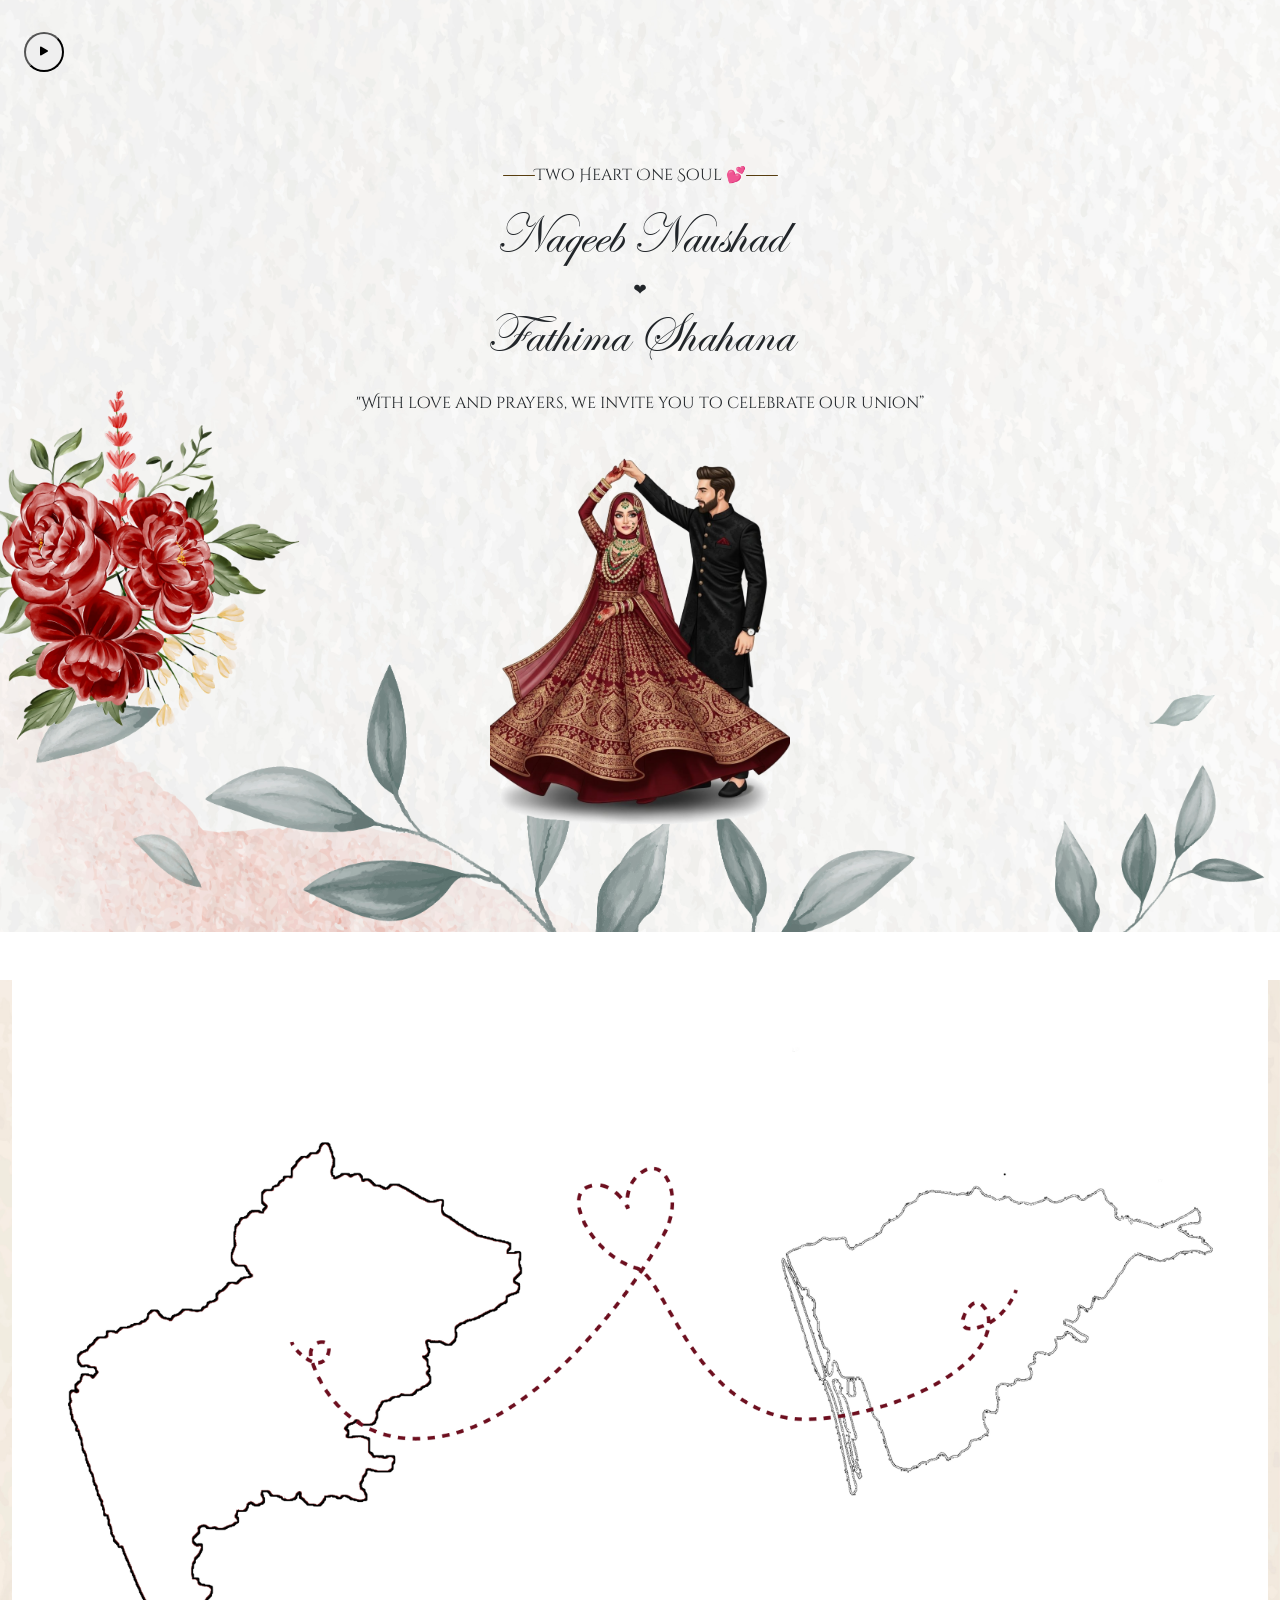
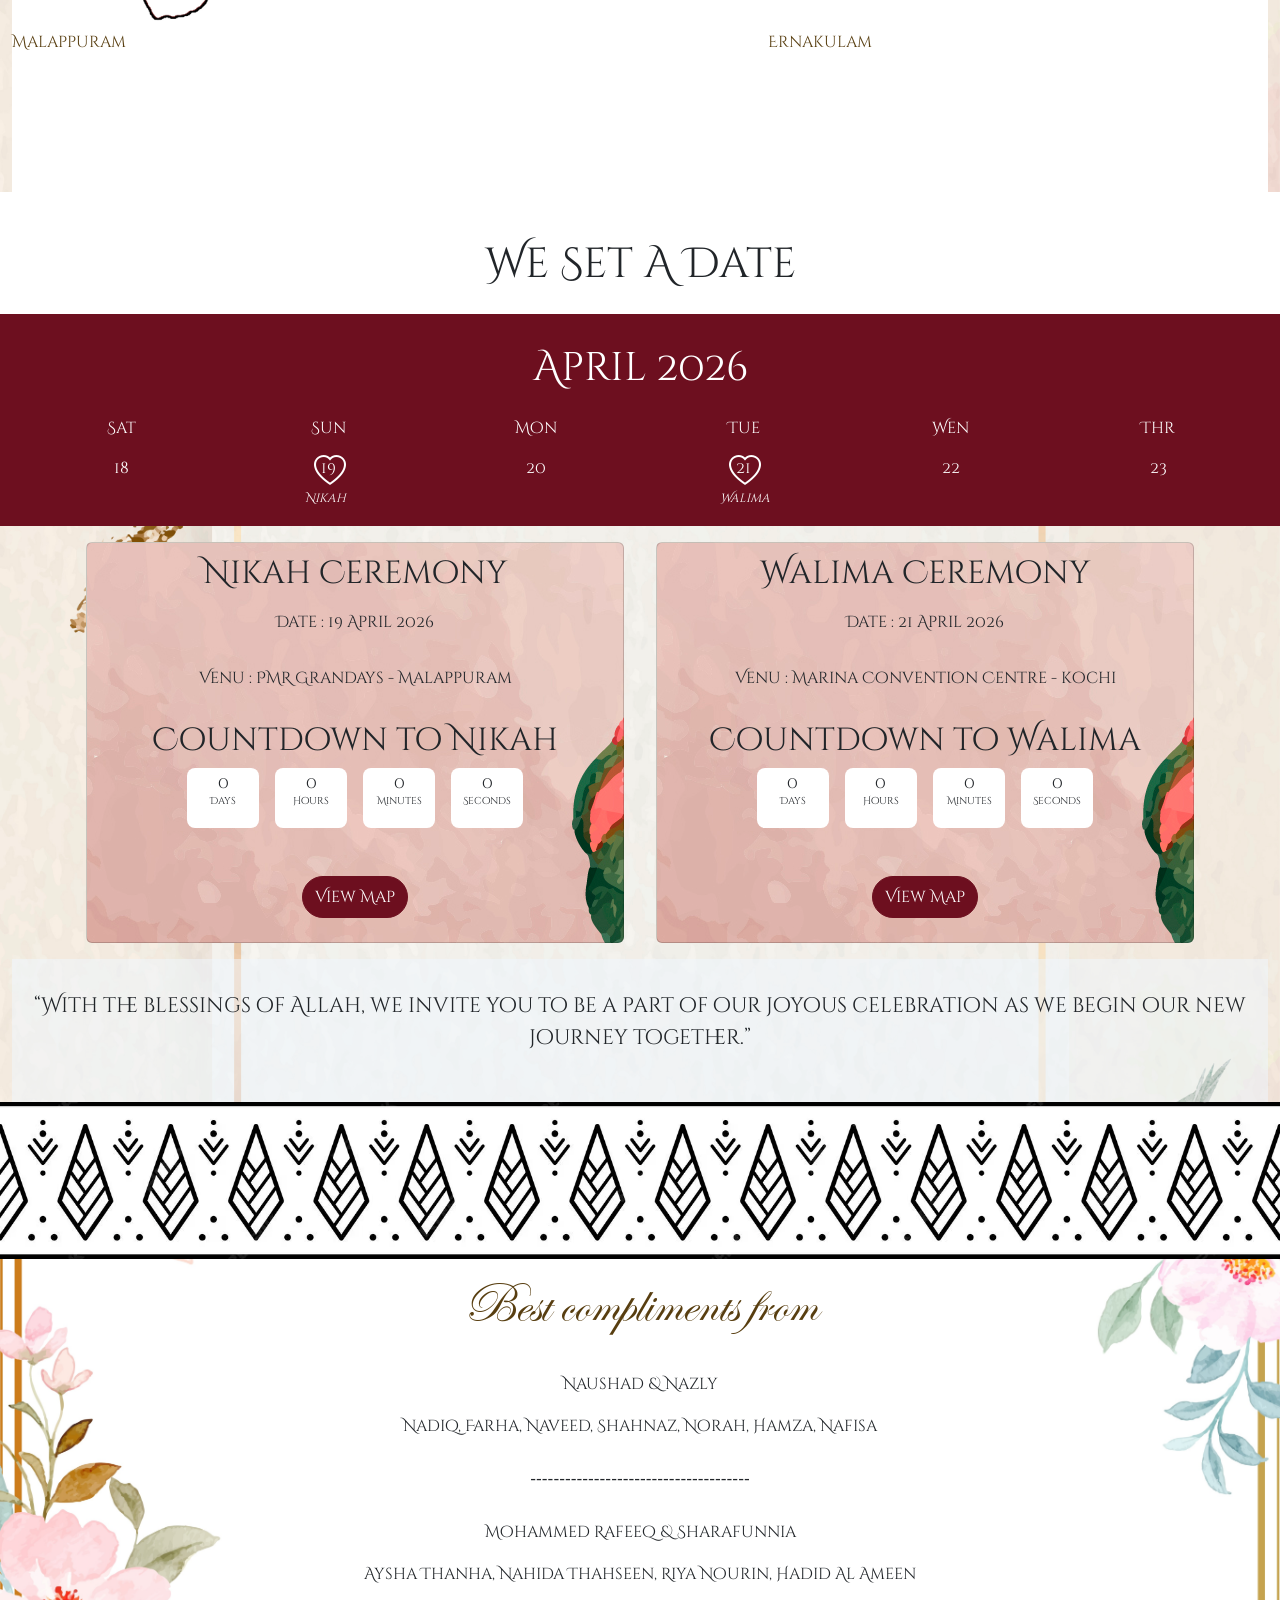
==== invitation.html @ ba2f2d0f "initial commit" ====
<!DOCTYPE html>
<html lang="en">

<head>
    <meta charset="UTF-8">
    <meta name="viewport" content="width=device-width, initial-scale=1.0">
    <title>Document</title>
    <link href="https://cdn.jsdelivr.net/npm/bootstrap@5.3.8/dist/css/bootstrap.min.css" rel="stylesheet"
        integrity="sha384-sRIl4kxILFvY47J16cr9ZwB07vP4J8+LH7qKQnuqkuIAvNWLzeN8tE5YBujZqJLB" crossorigin="anonymous">
    <link href="https://unpkg.com/aos@2.3.1/dist/aos.css" rel="stylesheet">
    <link rel="stylesheet" href="assets/style/main.css">
    <link rel="stylesheet" href="https://cdn.jsdelivr.net/npm/bootstrap-icons@1.13.1/font/bootstrap-icons.min.css">
    <!-- GSAP -->
    <script src="https://cdnjs.cloudflare.com/ajax/libs/gsap/3.12.5/gsap.min.js"></script>

    <script src="https://cdnjs.cloudflare.com/ajax/libs/gsap/3.12.5/MotionPathPlugin.min.js"></script>

    <script src="https://cdnjs.cloudflare.com/ajax/libs/gsap/3.12.5/ScrollTrigger.min.js"></script>
</head>

<body class="overflow-x-hidden">
    <div class="position-absolute">
        <audio autoplay loop>
            <source src="assets/images/music.mp4" type="">
        </audio class="d-none">
        <button class="play">
            <i class="bi bi-play-fill"></i>
        </button>
    </div>
    <div class="container-fluid p-3" id="invOne">
        <div class="container-fluid d-flex flex-column justify-content-center align-items-center"
            style="height: 100dvh;">
            <div class="mainSec d-flex justify-content-center align-items-center mt-5" data-aos="fade-in"
                data-aos-duration="2100">
                <div class="line"></div>
                <p class="subHead">Two Heart One Soul 💕</p>
                <div class="line"></div>
            </div>
            <div class="gbName text-center">
                <h1 data-aos="zoom-in" data-aos-duration="2000">Naqeeb Naushad</h1>
                ❤️
                <h1 data-aos="zoom-in" data-aos-duration="2000">Fathima Shahana</h1>
            </div>
            <div class="text-center" data-aos="zoom-in" data-aos-duration="2200">
                <p class="subHead">"With love and prayers, we invite you to celebrate our union”</p>
            </div>
            <div class="container d-flex justify-content-center align-items-center">
                <img class="img-fluid object-fit-cover img-co" src="assets/images/couple.png" alt="" data-aos="zoom-in"
                    data-aos-duration="1200">
            </div>
        </div>
    </div>
    <div class="petal-container">
        <span class="petal"></span>
        <span class="petal"></span>
        <span class="petal"></span>
        <span class="petal"></span>
        <span class="petal"></span>
        <span class="petal"></span>
        <span class="petal"></span>
    </div>
    <div class="container-fluid position-relative mt-5" id="map">
        <img class="img-fluid position-absolute img-rose" src="assets/images/3.png" alt="">
        <div class="col-12">
            <img class="img-fluid" src="assets/images/full.png" alt="">
            <p class="malappuram">Malappuram</p>
            <p class="ernak">Ernakulam</p>
        </div>
    </div>
    <h1 class="text-center pb-3 font-head mt-5">
        We Set A Date
    </h1>
    <div class="container-fluid calander">

        <h1 class="text-center pb-3">
            April 2026
        </h1>
        <div class="row pb-3">
            <div class="col text-center">Sat</div>
            <div class="col text-center">Sun</div>
            <div class="col text-center">Mon</div>
            <div class="col text-center">Tue</div>
            <div class="col text-center">Wen</div>
            <div class="col text-center">Thr</div>
        </div>
        <div class="row pb-3">
            <div class="col text-center">18</div>
            <div class="col text-center position-relative nikah">
                19
                <i class="bi bi-heart"></i>
            </div>
            <div class="col text-center">20</div>
            <div class="col text-center position-relative walima">
                21
                <i class="bi bi-heart"></i>

            </div>
            <div class="col text-center">22</div>
            <div class="col text-center">23</div>
        </div>
    </div>
    <div class="container-fluid" id="calan">
        <div class="container">
            <div class="row ">
                <div class="col-md-6 col-sm-12  p-3" data-aos="fade-right" data-aos-duration="2100">
                    <div class="card pt-2 pb-2 nikahCon">
                        <h2 class="text-center pt-1 mb-3">Nikah Ceremony</h2>
                        <div class="d-flex gap-2 text-center justify-content-center align-items-center mb-3">

                            <p>Date : 19 April 2026</p>
                        </div>
                        <div class="d-flex gap-2 text-center justify-content-center align-items-center mb-3">

                            <p>Venu : PMR Grandays - Malappuram </p>
                        </div>
                        <div class="countdown text-center mb-5">
                            <h2>Countdown to Nikah </h2>

                            <div class="timer d-flex justify-content-center gap-lg-3 gap-sm-1">
                                <div><span id="days">0</span>
                                    <p>Days</p>
                                </div>
                                <div><span id="hours">0</span>
                                    <p>Hours</p>
                                </div>
                                <div><span id="minutes">0</span>
                                    <p>Minutes</p>
                                </div>
                                <div><span id="seconds">0</span>
                                    <p>Seconds</p>
                                </div>
                            </div>
                        </div>
                        <div class="d-flex justify-content-center align-items-center mb-3">
                            <a href="https://maps.app.goo.gl/ZwzG6a3RCYSKgvYi8" class="btn btn-outline"
                                target="_blank">View Map</a>
                        </div>
                    </div>
                </div>
                <div class="col-md-6 col-sm-12  p-3" data-aos="fade-up" data-aos-duration="2100">
                    <div class="card pt-2 pb-2 nikahCon">
                        <h2 class="text-center pt-1 mb-3">Walima Ceremony</h2>
                        <div class="d-flex gap-2 text-center justify-content-center align-items-center mb-3">

                            <p>Date : 21 April 2026</p>
                        </div>
                        <div class="d-flex gap-lg-2  text-center justify-content-center align-items-center mb-3">
                            <p class="text-wrap">Venu : Marina Convention Centre - kochi </p>
                        </div>
                        <div class="countdown text-center mb-5">
                            <h2>Countdown to Walima </h2>

                            <div class="timer d-flex justify-content-center ">
                                <div><span id="days1">0</span>
                                    <p>Days</p>
                                </div>
                                <div><span id="hours1">0</span>
                                    <p>Hours</p>
                                </div>
                                <div><span id="minutes1">0</span>
                                    <p>Minutes</p>
                                </div>
                                <div><span id="seconds1">0</span>
                                    <p>Seconds</p>
                                </div>
                            </div>
                        </div>
                        <div class="d-flex justify-content-center align-items-center mb-3">
                            <a href="https://maps.app.goo.gl/ZwzG6a3RCYSKgvYi8" class="btn btn-outline"
                                target="_blank">View Map</a>
                        </div>
                    </div>
                </div>
            </div>
        </div>
        <div class="container-fluid invitation">
            <div class="row">
                <div class="col-12 d-lg-flex d-sm-block justify-content-center align-items-center">
                    <img src="img/bestWishes.png" alt="" srcset="" class="img-fluid">
                    <p class="text-center text-wrap">
                        “With the blessings of Allah, we invite you to be a part of our joyous celebration as we begin
                        our new journey together.”
                    </p>
                </div>
            </div>
        </div>
    </div>
    <div class="container-fluid p-0" id="greetings">
        <img class="img-fluid h-25" src="assets/images/bg-strip.png" alt="">
        <div class="d-flex flex-column justify-content-center align-items-center p-1">
           <div class="text-center">
             <p class="text-center subHeadB" data-aos="fade-up" data-aos-duration="1200">
                Best compliments from
            </p>
           </div>
          <div class="text-center">
              <p class="text-center subHeadC" data-aos="zoom-in" data-aos-duration="1300">
                Naushad & Nazly
                <br>
                Nadiq, Farha, Naveed, Shahnaz, Norah, Hamza, Nafisa
            </p>
          </div>
        </div>
        <p class="text-center">--------------------------------------</p>
        <div class="d-flex flex-column justify-content-center align-items-center p-1">
          <div class="text-center">
              <p class="text-center subHeadC">
               Mohammed Rafeeq & Sharafunnia
                <br>
               Aysha Thanha, Nahida Thahseen, Riya Nourin, Hadid Al Ameen
            </p>
          </div>
        </div>
    </div>
    <script src="https://unpkg.com/aos@2.3.1/dist/aos.js"></script>
    <script>
        AOS.init();
    </script>
    <script src="https://code.jquery.com/jquery-3.7.1.js"
        integrity="sha256-eKhayi8LEQwp4NKxN+CfCh+3qOVUtJn3QNZ0TciWLP4=" crossorigin="anonymous"></script>
    <script src="assets/style/main.js"></script>
    <script src="https://cdn.jsdelivr.net/npm/bootstrap@5.3.8/dist/js/bootstrap.bundle.min.js"
        integrity="sha384-FKyoEForCGlyvwx9Hj09JcYn3nv7wiPVlz7YYwJrWVcXK/BmnVDxM+D2scQbITxI"
        crossorigin="anonymous"></script>
</body>

</html>
---- assets/style/main.css ----
@font-face {
    font-family:cinzel;
    src: url('../font/CinzelDecorative-Regular.ttf');
}
@font-face {
    font-family: edward;
    src: url(../font/edwardianscriptitc.ttf);
}
:root{
    --primary-color:#6D0F1F;
    --secondary-text:cinzel;
    --primary-font:edward;
    --secondary-color:#583e10;
}
#intro,#invOne{
    background-image: url(../images/bg.jpg);
    background-size: cover;
    background-position: left bottom;
}
.fs-1{
    font-size: 2rem !important;
}
.btn-primary{
    background-color: var(--primary-color) !important;
    border: none !important;
    font-family:var(--secondary-text);
    font-size: 1.2rem;
}
.btn-primary:hover{
    border: none !important;
}
#invOne p{
  font-family: var(--secondary-text);
  font-size: 1rem;
  padding-top: 14px;
}
.line{
    width: 32px;
    height: 1px;
    border-radius: 12px;
    background-color:var(--secondary-color);
}
.gbName h1{
    font-size: 3.5rem;
    font-family: var(--primary-font);
}
.btn-play{
    position: absolute;
    display: flex;
    justify-content: center;
    align-items: center;
    top:12px;
    left: 32px;
}

.petal-container {
position: absolute;
inset: 0;
overflow: hidden;
pointer-events: none;
z-index:4000;
}
.petal {
position: absolute;
top: -10%;

background: url("../images/pettal.png");
background-size: cover;

animation: fall linear infinite;


}

/* SMALL petals */
.petal:nth-child(1) {
left: 10%;
width: 32px;
height: 32px;
animation-duration: 7s;
}

.petal:nth-child(2) {
left: 25%;
width: 42px;
height: 42px;
animation-duration: 9s;
}

/* MEDIUM petals */
.petal:nth-child(3) {
left: 40%;
width: 72px;
height: 72px;
animation-duration: 8s;
}

.petal:nth-child(4) {
left: 55%;
width: 102px;
height: 102px;
animation-duration: 11s;
}

/* LARGE petals */
.petal:nth-child(5) {
left: 70%;
width: 86px;
height: 86px;
animation-duration: 12s;
}

.petal:nth-child(6) {
left: 85%;
width: 40px;
height: 40px;
animation-duration: 10s;
}

/* EXTRA RANDOM */
.petal:nth-child(7) {
left: 50%;
width: 26px;
height: 26px;
animation-duration: 6s;
}
.petal:nth-child(odd){
    opacity: 1;
    filter: blur(1px);
}

.petal:nth-child(even){
    opacity: 0.7;
    filter: blur(0px);
}
#gbName{
    z-index: 1000;
}
/* FALL ANIMATION */
@keyframes fall {
0% {
transform: translateY(0) translateX(0) rotate(0deg);
opacity: 0;
}

10% {
    opacity: 1;
}

50% {
    transform: translateY(50vh) translateX(25px) rotate(180deg);
}

100% {
    transform: translateY(110vh) translateX(-25px) rotate(360deg);
    opacity: 0;
}


}
#map{
    background-image: url(../images/bg1.jpg);
    background-position:center center;
    background-size: cover;
    background-repeat: no-repeat;
}
.malappuram , .ernak{
  position: absolute;
  font-family: var(--secondary-text);
  color: var(--secondary-color);
}
.malappuram{
    top:80%;
}
.ernak{
    left: 60%;
    top:80%;
}
#map{
    background-image: url(../images/bg1.jpg);
}
.img-rose{
    top:-130%;
    transform: scale(.3);
    left:-40%;
}
@media screen and (max-width:628px) {
    .img-rose{
        transform: scale(1);
    }
}
.calander{
    font-family: var(--secondary-text) !important;
}
.nikah i{
  font-size: 32px;
  position:absolute;
  left:43%;
  top:-6px;
}
.walima i{
  font-size: 32px;
  position:absolute;
  left: 43%;
  top:-6px;
}
@media screen and (max-width:628px) {
    .walima i{
        position: absolute;
        left:18px !important;
    }
    .nikah i{
        left: 16px;
    }
}
.walima i::after{
    content: "Walima";
    font-size: 12px !important;
    position: absolute;
    top:80%;
    left:-30%;
}
.nikah i::after{
    content: "Nikah";
    font-size: 12px !important;
    position: absolute;
    top:80%;
    left:-30%;
}
.nikahCon{
    font-family: var(--secondary-text) !important;
    background-image: url(../images/bg1.jpg);
}
.calander{
    background-color: #6D0F1F;
    padding: 30px;
    color: white !important;
}
.font-head{
    font-family: var(--secondary-text);
    font-size: 42px;
}
.timer div{
    background-color: white;
    border-radius: 8px;
    padding:3px ;
    width: 72px;
}
.timer p{
    font-size: .6rem;
}
.btn-outline{
    background-color: #6D0F1F;
    color:white;
    border:1px solid var(--primary-color);
    padding: 8px 12px ;
    border-radius: 42px;
}
.invitation{
    padding: 32px 18px;
    font-family: var(--secondary-text);
    font-size: 1.3rem;
    background-color: rgba(240, 248, 255, 0.527);
}
#calan{
    background-image: url(../images/bg1.jpg);
    background-size: cover;
    background-repeat: no-repeat;
    background-position: center center;
}
.mainSec{
    margin-top: 42px;
}
.play{
    height: 40px;
    width: 40px;
    border-radius: 50%;
    transform: translate(24px,32px);
}
.img-1{
    position: absolute;
    max-width: 820px;
    top:-120px !important;
    left:330px;
}
@media screen and (max-width:628px) {
    .img-1{
        left:0px;
        max-width: 420px;
        top:60px !important;
    }
}
.img-co{
    height: 400px;

}
/* @media screen and (max-width:1040px) {
    .img-1{
        width: 800px;
        top:-30%;
    }
    .img-2{
        width: 320px;
    }
} */
 .timer{
    gap:3%;
 }
 .subHeadB{
    font-family: var(--primary-font);
    font-size: 3.5rem;
    color: var(--secondary-color);
 }
 .subHeadC{
    font-family:var(--secondary-text) !important;
    font-size:1rem;
    line-height: 42px;
 }
 #greetings{
    background-image: url(../images/bg3.jpg);
    background-size: cover;
    background-position: center top;
    background-repeat: no-repeat;
 }
 .sparkle {
    position: fixed;
    width: 12px;
    height: 12px;
    background: radial-gradient(circle, #ffc629, transparent);
    border-radius: 50%;
    pointer-events: none;
    animation: sparkleAnim 1s linear forwards;
    z-index: 9999;
}

@keyframes sparkleAnim {
    0% {
        opacity: 1;
        transform: scale(1) translateY(0);
    }
    100% {
        opacity: 0;
        transform: scale(0.5) translateY(-20px);
    }
}
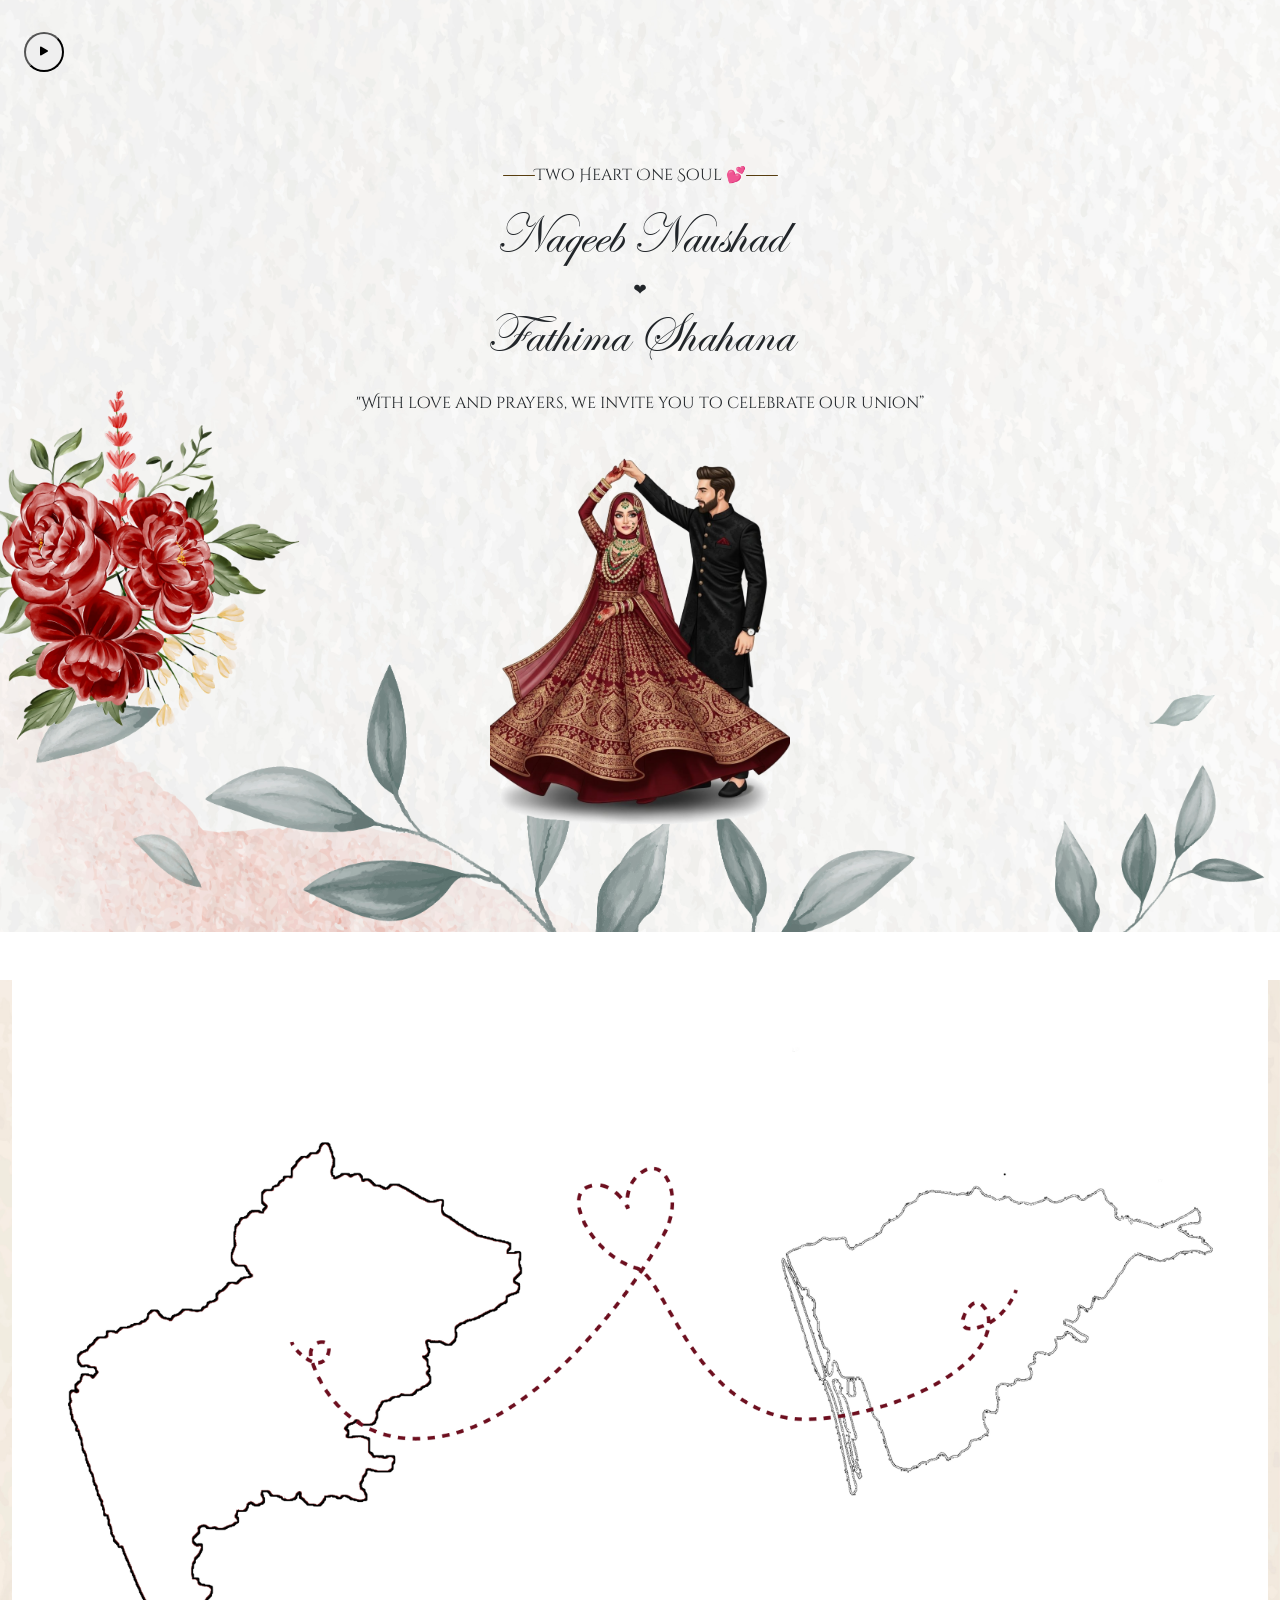
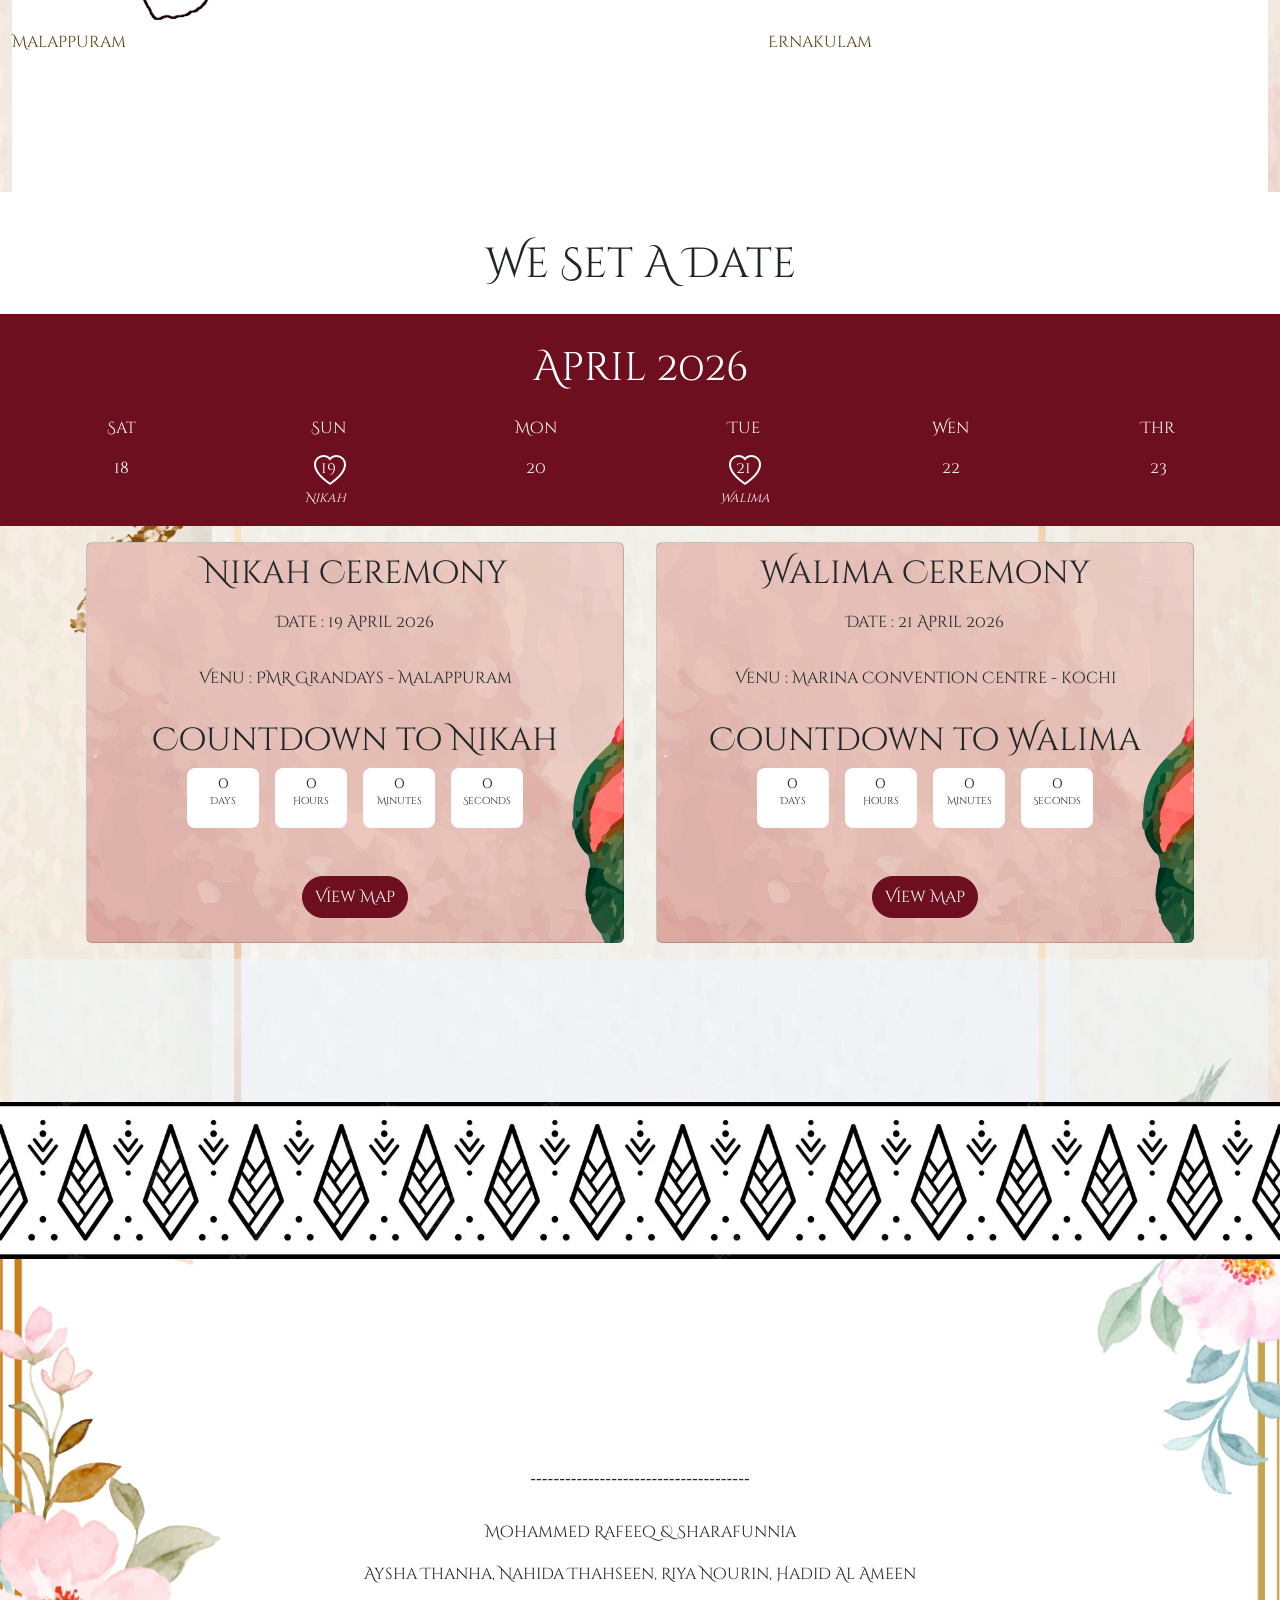
==== commit 10b0e321: "other Project code" ====
--- a/invitation.html
+++ b/invitation.html
@@ -177,7 +177,7 @@
             <div class="row">
                 <div class="col-12 d-lg-flex d-sm-block justify-content-center align-items-center">
                     <img src="img/bestWishes.png" alt="" srcset="" class="img-fluid">
-                    <p class="text-center text-wrap">
+                    <p class="text-center text-wrap" data-aos="zoom-in" data-aos-duration="1300">
                         “With the blessings of Allah, we invite you to be a part of our joyous celebration as we begin
                         our new journey together.”
                     </p>
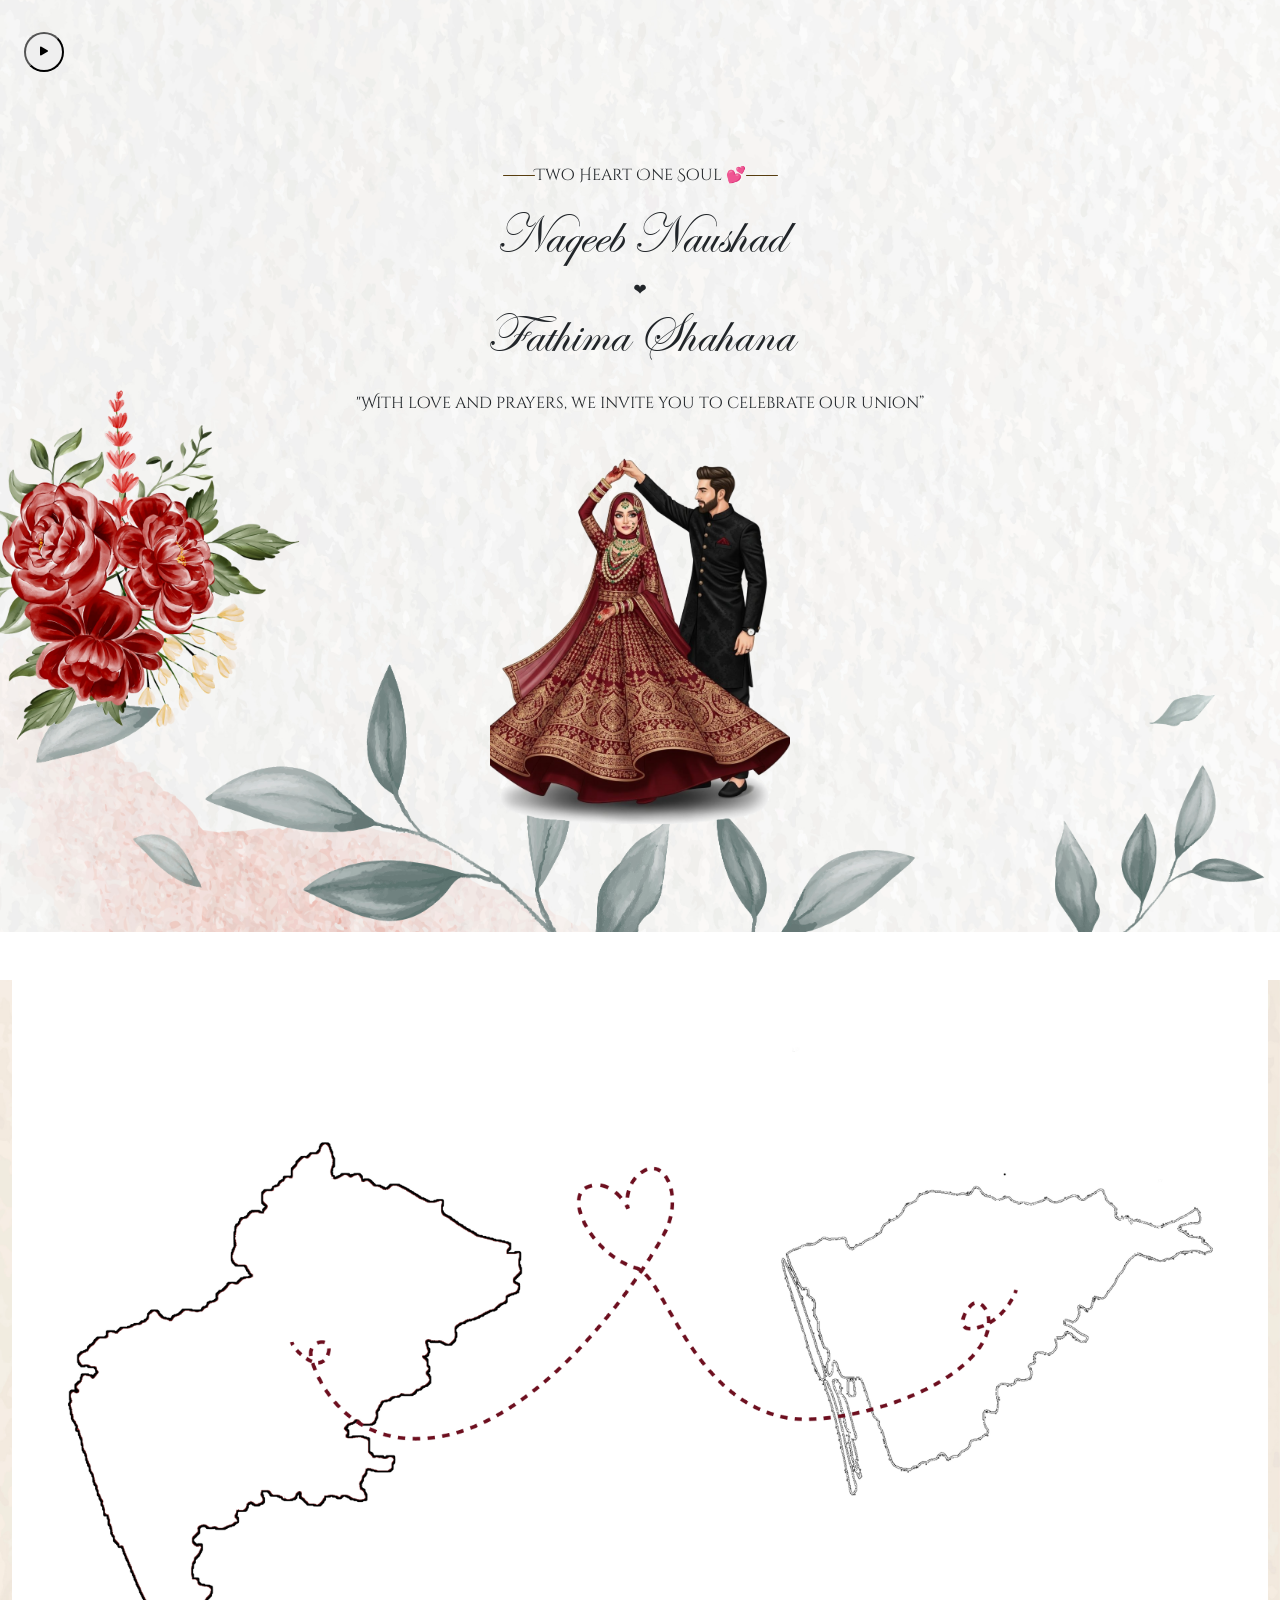
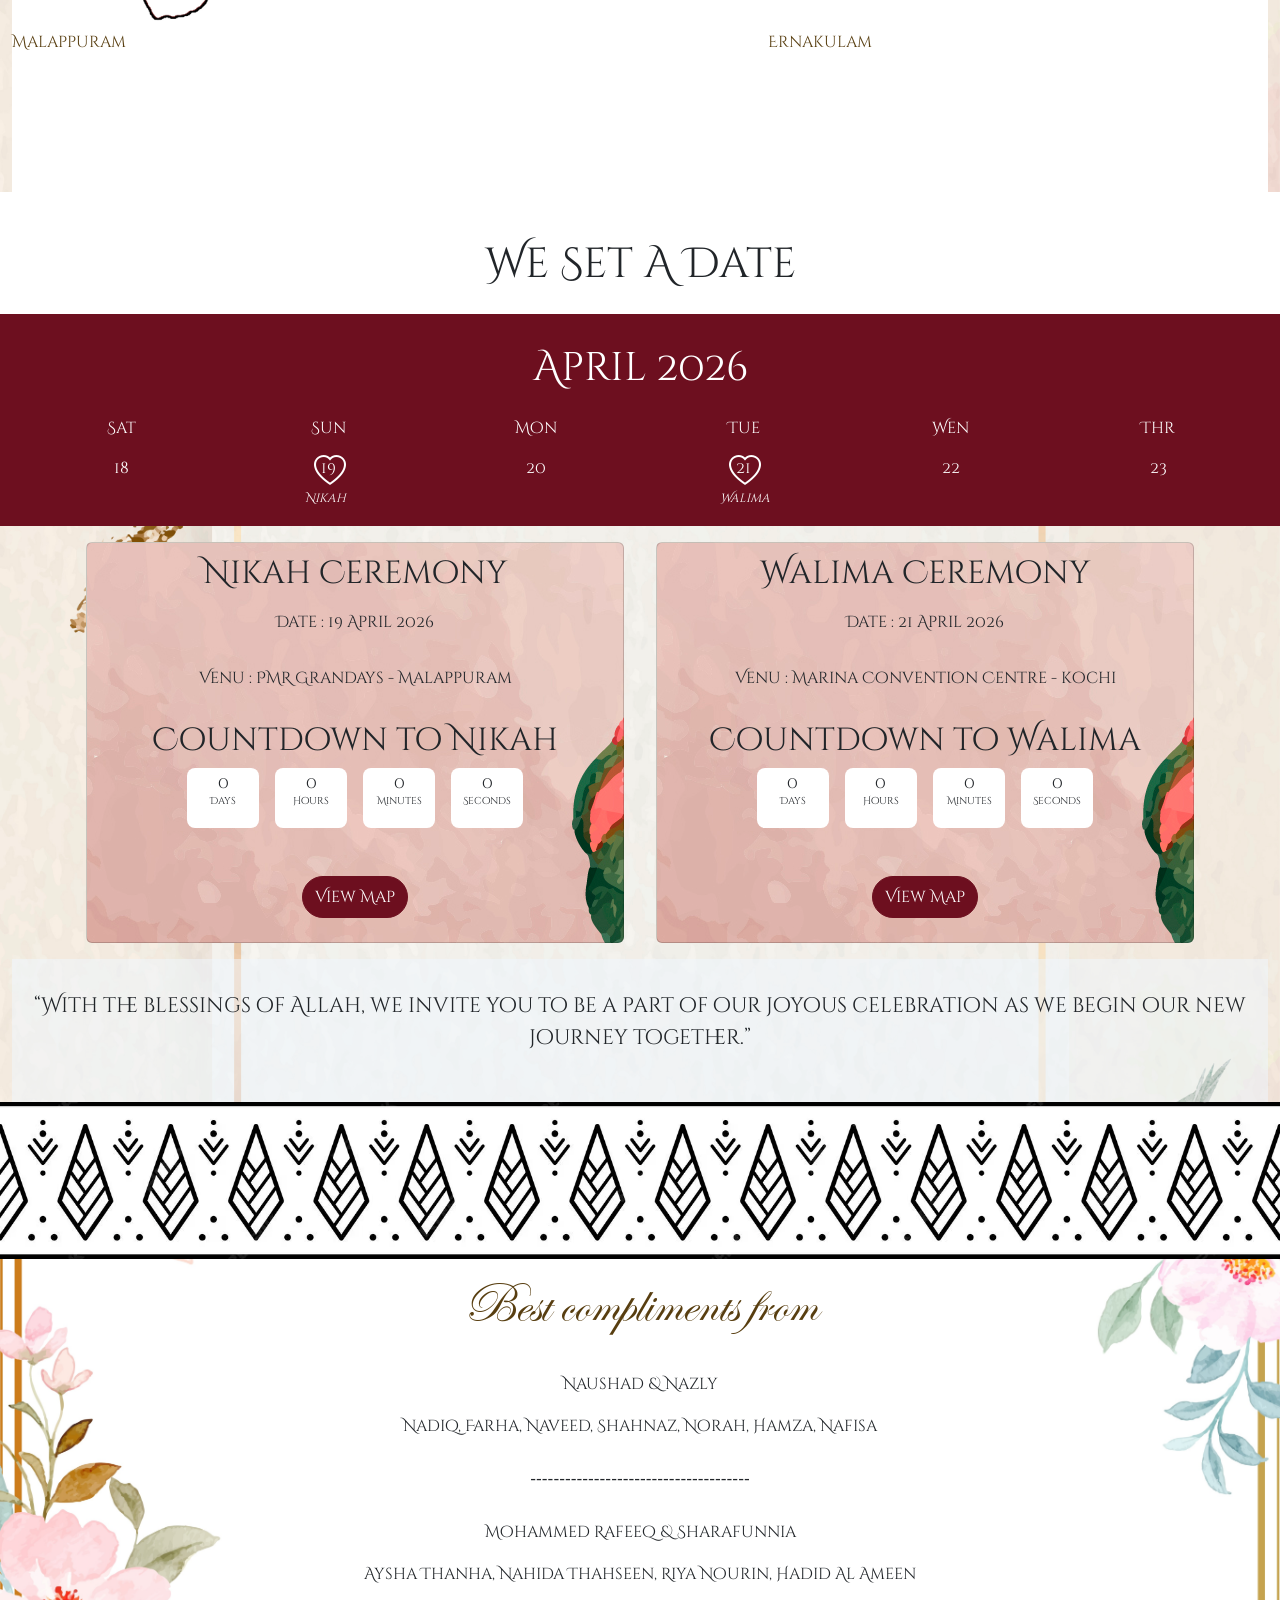
==== commit 11fd886e: "push img" ====
--- a/invitation.html
+++ b/invitation.html
@@ -186,7 +186,7 @@
         </div>
     </div>
     <div class="container-fluid p-0" id="greetings">
-        <img class="img-fluid h-25" src="assets/images/bg-strip.png" alt="">
+        <img class="img-fluid " src="assets/images/bg-strip.png" alt="">
         <div class="d-flex flex-column justify-content-center align-items-center p-1">
            <div class="text-center">
              <p class="text-center subHeadB" data-aos="fade-up" data-aos-duration="1200">
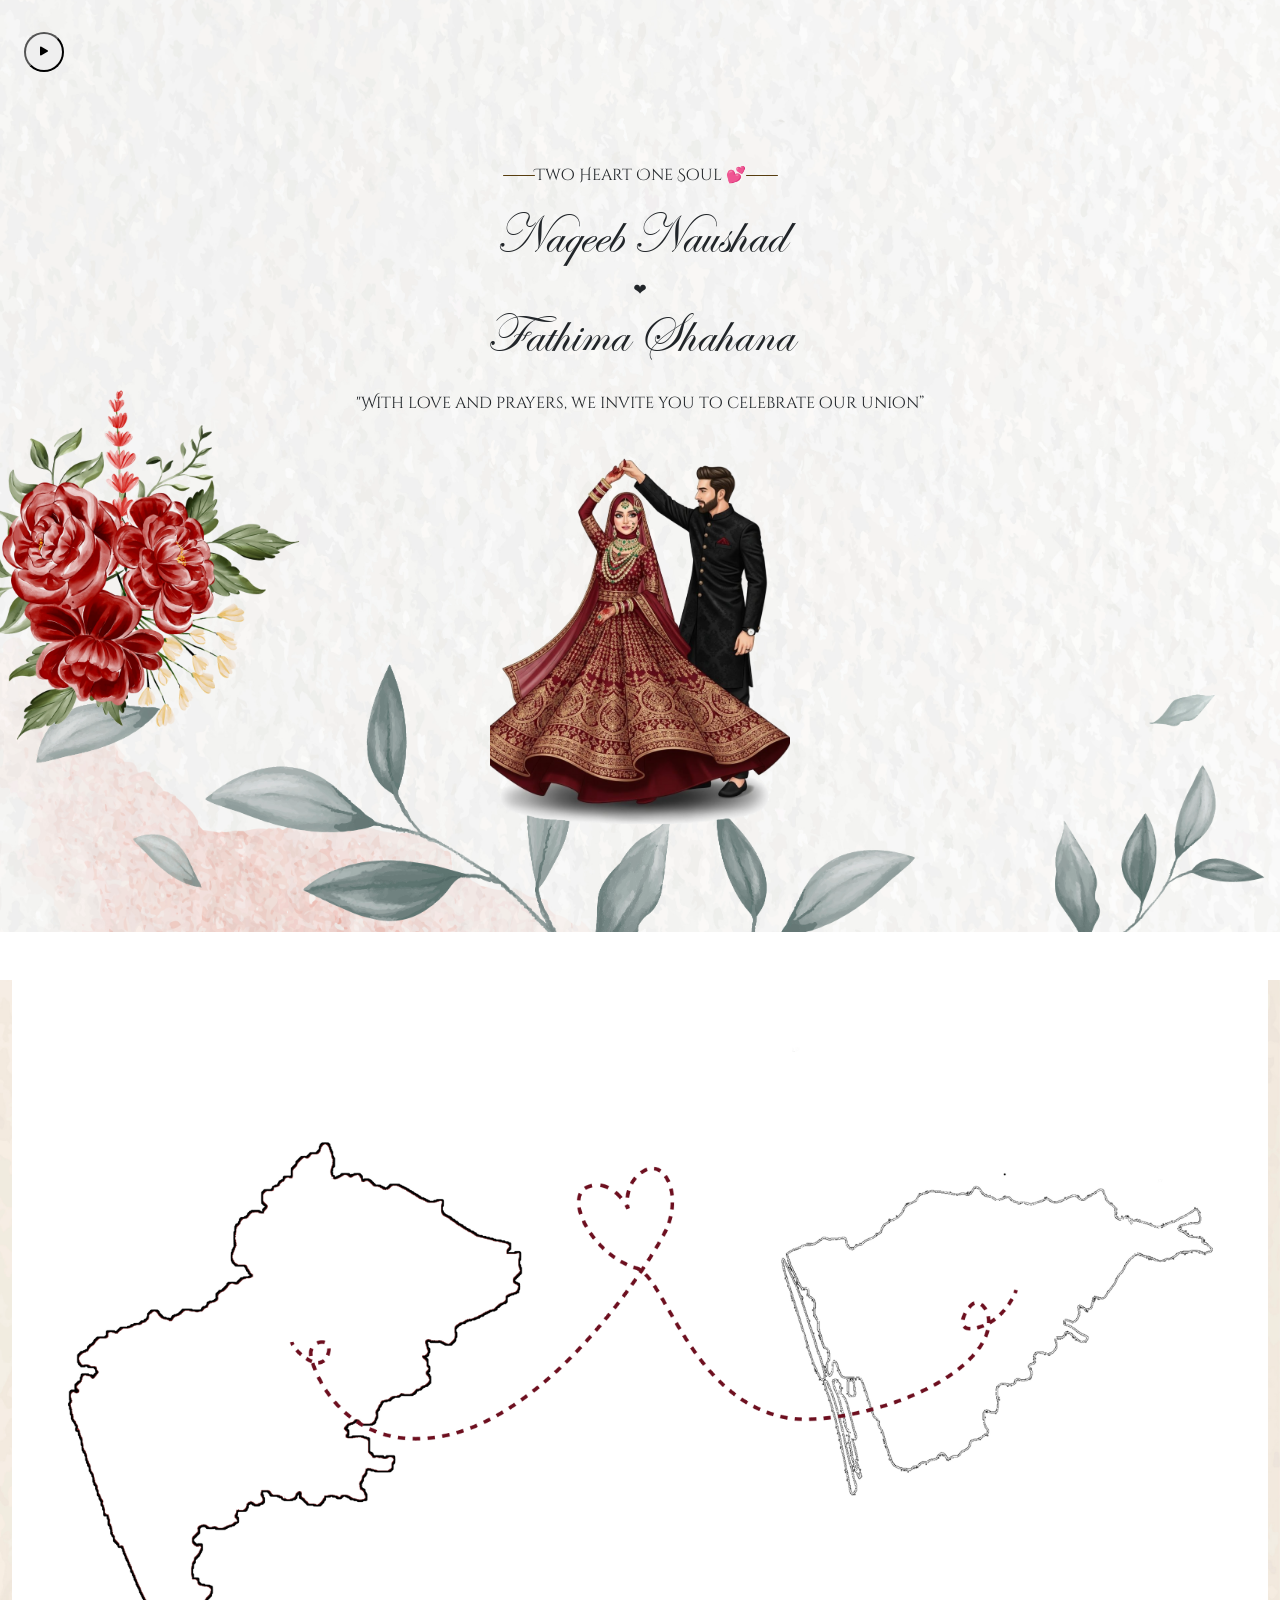
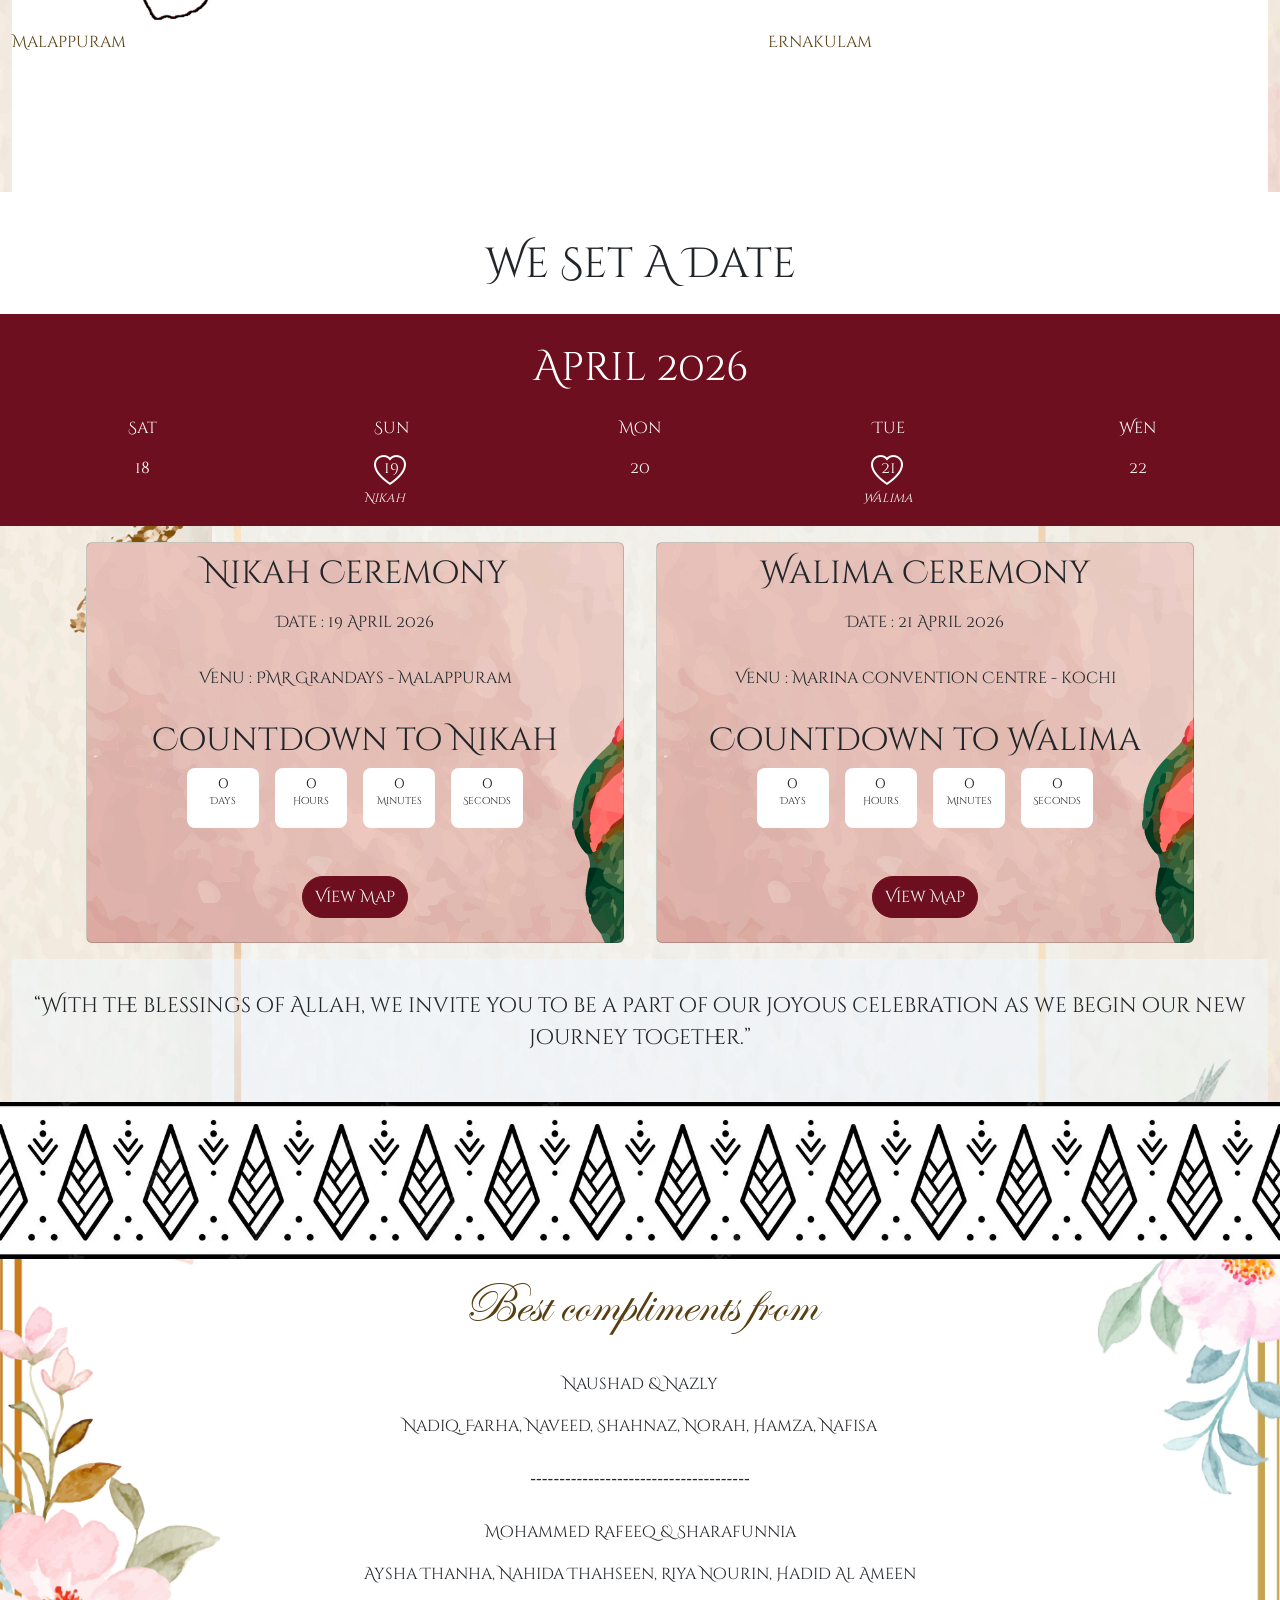
==== commit 8c09b682: "calander" ====
--- a/invitation.html
+++ b/invitation.html
@@ -81,7 +81,6 @@
             <div class="col text-center">Mon</div>
             <div class="col text-center">Tue</div>
             <div class="col text-center">Wen</div>
-            <div class="col text-center">Thr</div>
         </div>
         <div class="row pb-3">
             <div class="col text-center">18</div>
@@ -96,7 +95,6 @@
 
             </div>
             <div class="col text-center">22</div>
-            <div class="col text-center">23</div>
         </div>
     </div>
     <div class="container-fluid" id="calan">
--- a/assets/style/main.css
+++ b/assets/style/main.css
@@ -207,10 +207,10 @@
 @media screen and (max-width:628px) {
     .walima i{
         position: absolute;
-        left:18px !important;
+        left:30% !important;
     }
     .nikah i{
-        left: 16px;
+        left: 30%;
     }
 }
 .walima i::after{
@@ -218,7 +218,7 @@
     font-size: 12px !important;
     position: absolute;
     top:80%;
-    left:-30%;
+    left:-26%;
 }
 .nikah i::after{
     content: "Nikah";
@@ -342,4 +342,7 @@
         opacity: 0;
         transform: scale(0.5) translateY(-20px);
     }
-}+}
+#cardInv{
+    z-index: 3000 !important;
+}
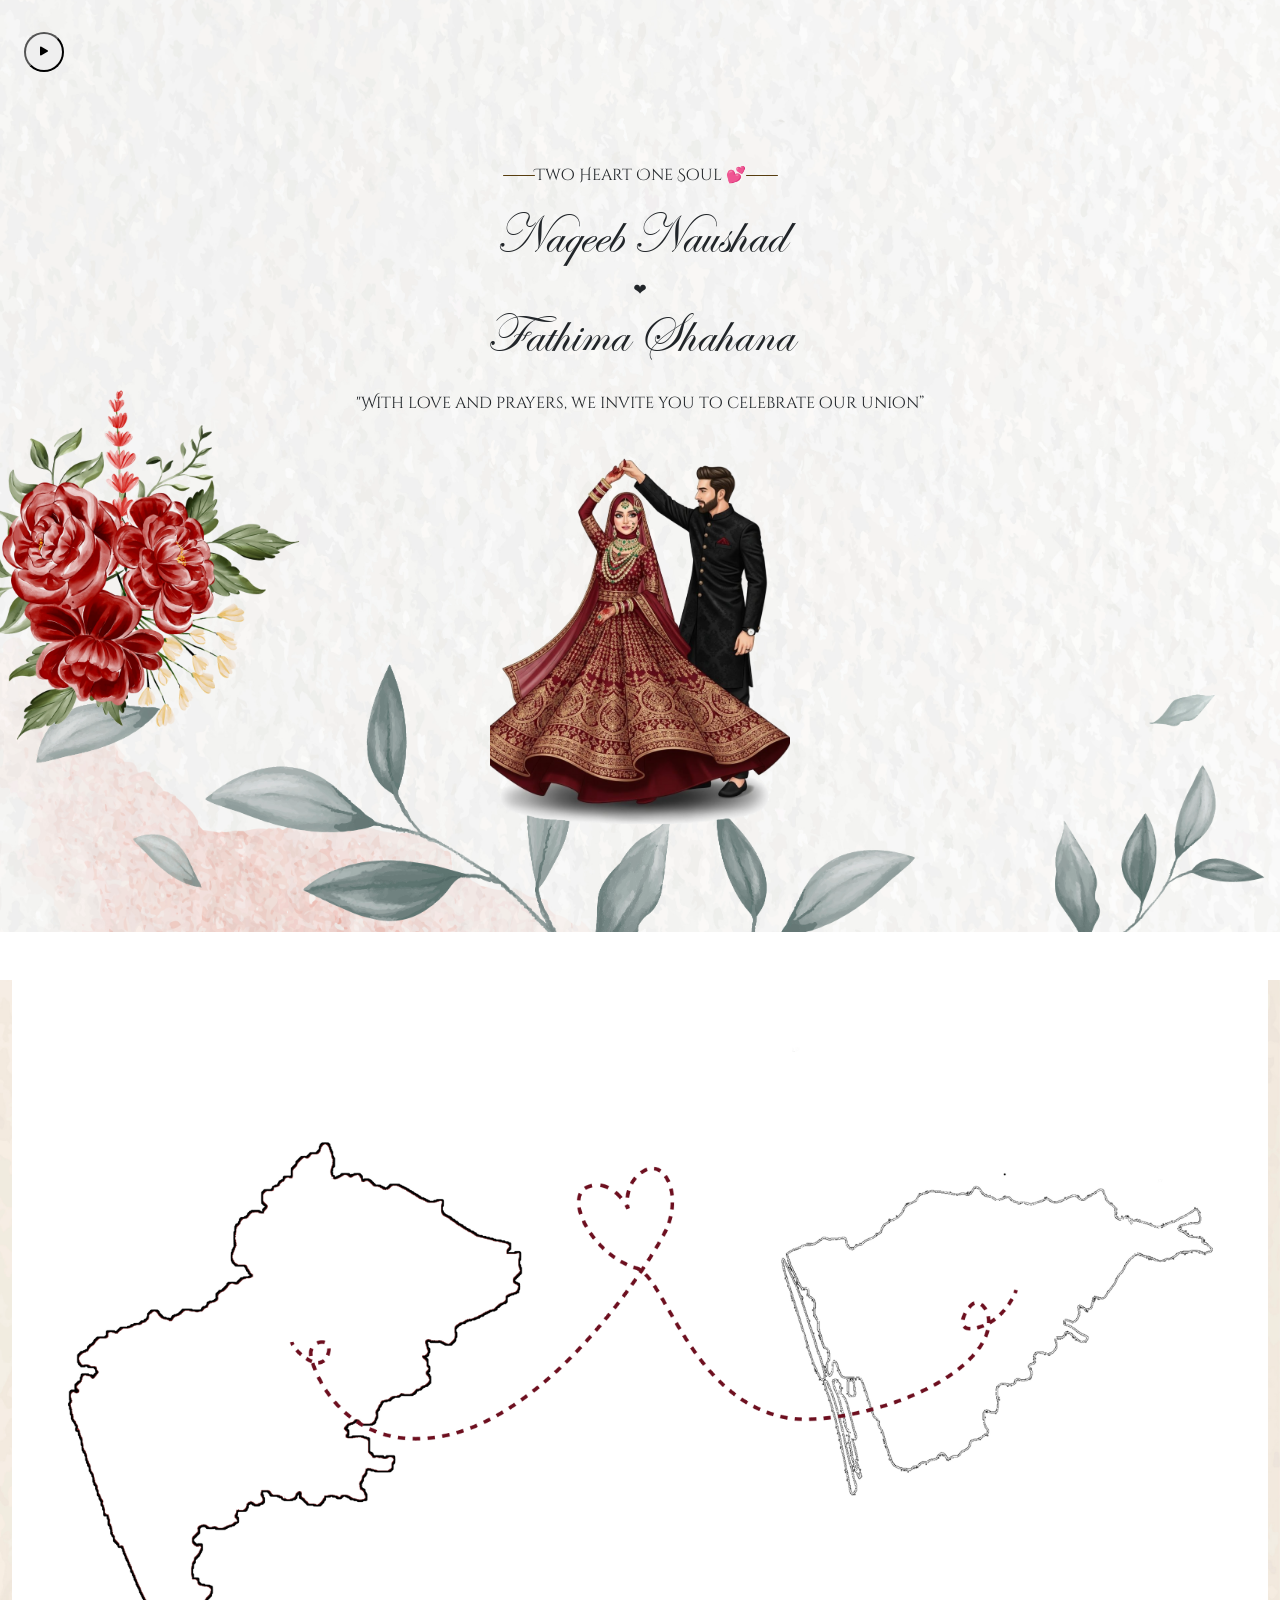
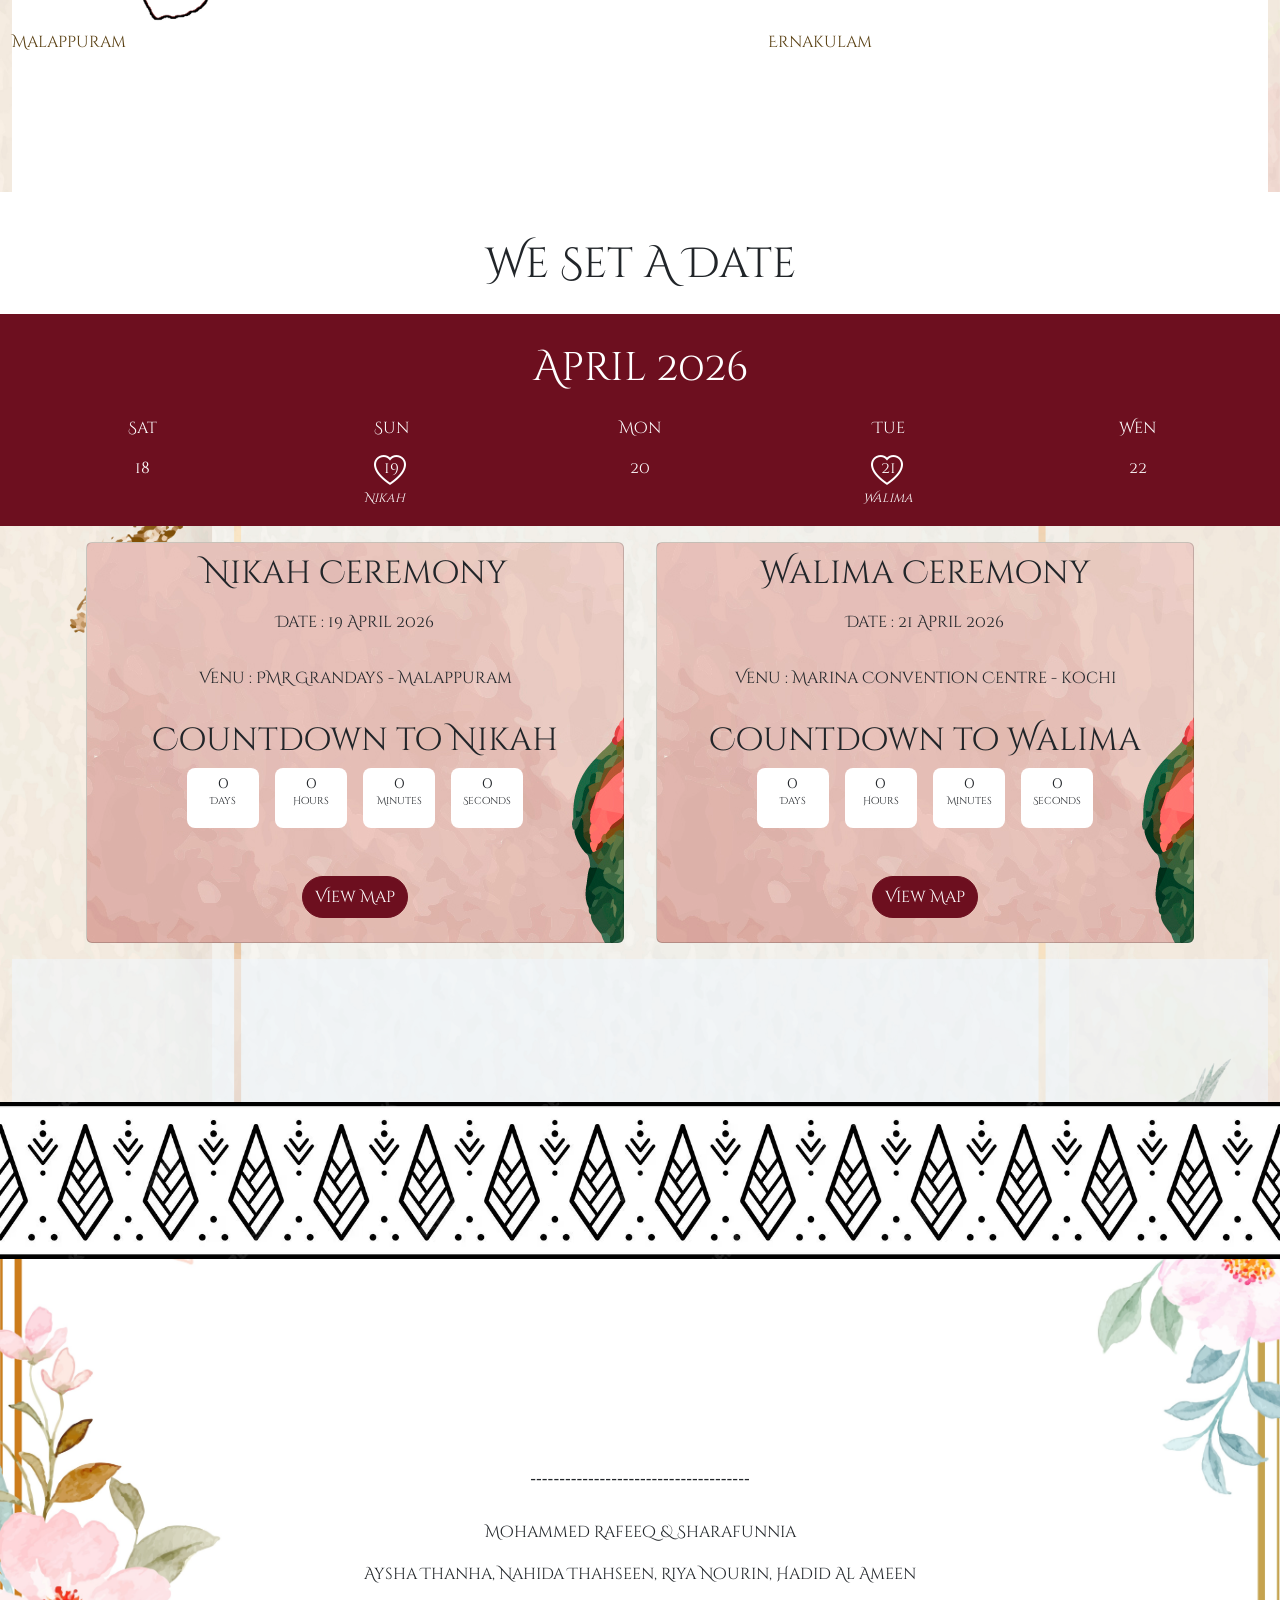
==== commit 9f21afda: "changed Content of Map" ====
--- a/invitation.html
+++ b/invitation.html
@@ -130,7 +130,7 @@
                             </div>
                         </div>
                         <div class="d-flex justify-content-center align-items-center mb-3">
-                            <a href="https://maps.app.goo.gl/ZwzG6a3RCYSKgvYi8" class="btn btn-outline"
+                            <a href="https://maps.app.goo.gl/uSuFb97VDAGwCyJQ9" class="btn btn-outline"
                                 target="_blank">View Map</a>
                         </div>
                     </div>
